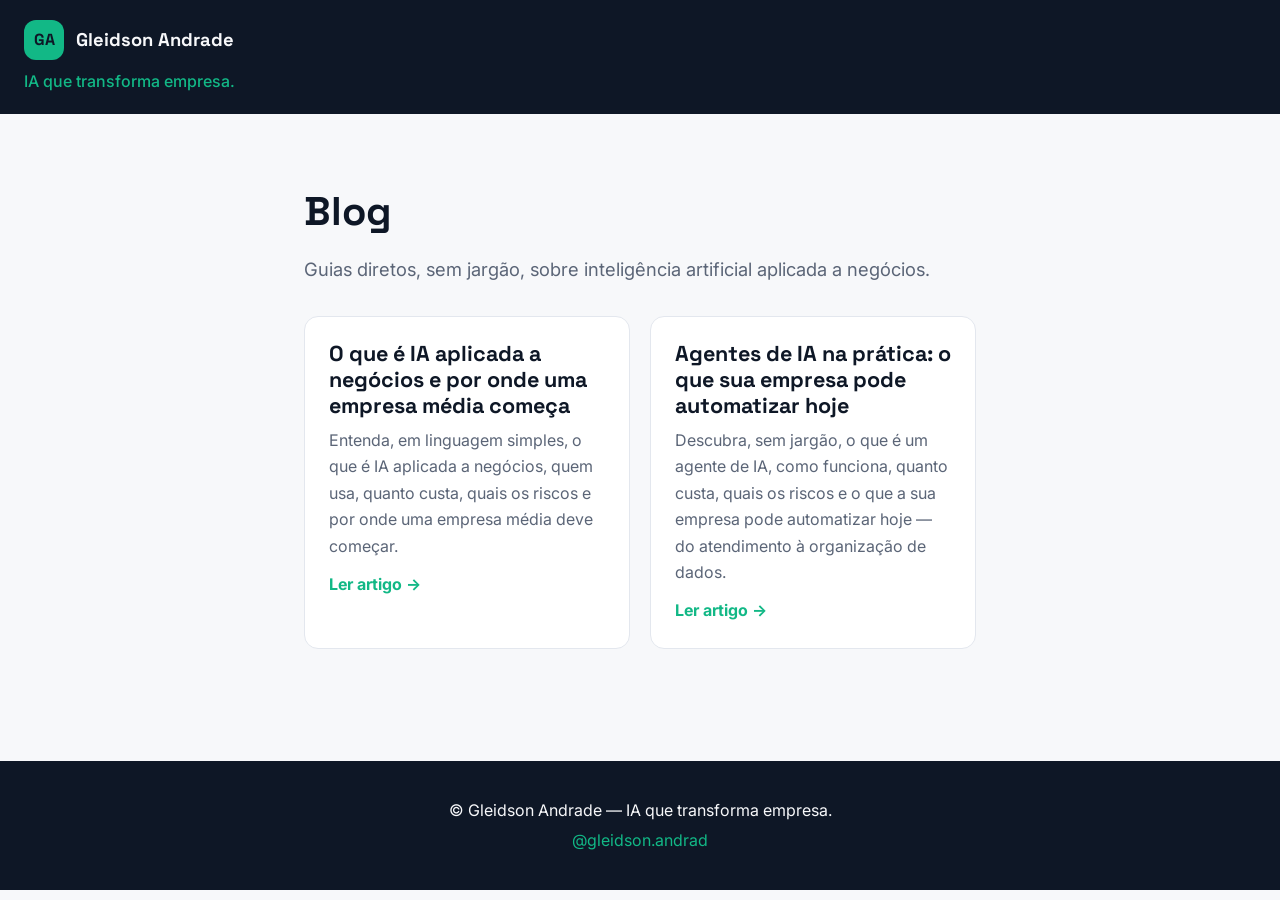
==== index.html @ 47689320 "deploy blog 2026-07-06T01:08:42.237Z" ====
<!doctype html>
<html lang="pt-BR">
  <head>
    <meta charset="utf-8" />
    <meta name="viewport" content="width=device-width, initial-scale=1" />
    <title>Gleidson Andrade — Blog</title>
    <meta name="description" content="Blog de Gleidson Andrade: IA que transforma empresa. Artigos sobre IA aplicada a negócios e automação para empresas." />
    <link rel="canonical" href="https://gleidsonandrade.github.io/" />
    <meta property="og:type" content="website" />
    <meta property="og:title" content="Gleidson Andrade — Blog" />
    <meta property="og:description" content="Blog de Gleidson Andrade: IA que transforma empresa. Artigos sobre IA aplicada a negócios e automação para empresas." />
    <meta property="og:url" content="https://gleidsonandrade.github.io/" />
    <meta name="twitter:card" content="summary_large_image" />
    <link rel="preconnect" href="https://fonts.googleapis.com" />
    <link rel="preconnect" href="https://fonts.gstatic.com" crossorigin />
    <link
      href="https://fonts.googleapis.com/css2?family=Inter:wght@400;500&family=Space+Grotesk:wght@500;700&display=swap"
      rel="stylesheet"
    />
    <link rel="stylesheet" href="https://gleidsonandrade.github.io/styles.css" />
  </head>
  <body>
    <header class="site-header">
      <a class="brand" href="https://gleidsonandrade.github.io/">
        <span class="brand-monogram">GA</span>
        <span class="brand-name">Gleidson Andrade</span>
      </a>
      <p class="brand-tagline">IA que transforma empresa.</p>
    </header>
    <main class="home">
      <section class="hero">
        <h1>Blog</h1>
        <p>Guias diretos, sem jargão, sobre inteligência artificial aplicada a negócios.</p>
      </section>
      <ul class="cards">
        <li class="card">
          <a href="https://gleidsonandrade.github.io/blog/o-que-e-ia-aplicada-a-negocios/">
            <h2>O que é IA aplicada a negócios e por onde uma empresa média começa</h2>
            <p>Entenda, em linguagem simples, o que é IA aplicada a negócios, quem usa, quanto custa, quais os riscos e por onde uma empresa média deve começar.</p>
            <span class="read-more">Ler artigo →</span>
          </a>
        </li>
        <li class="card">
          <a href="https://gleidsonandrade.github.io/blog/agentes-de-ia-na-pratica/">
            <h2>Agentes de IA na prática: o que sua empresa pode automatizar hoje</h2>
            <p>Descubra, sem jargão, o que é um agente de IA, como funciona, quanto custa, quais os riscos e o que a sua empresa pode automatizar hoje — do atendimento à organização de dados.</p>
            <span class="read-more">Ler artigo →</span>
          </a>
        </li>
      </ul>
    </main>
    <footer class="site-footer">
      <p>© Gleidson Andrade — IA que transforma empresa.</p>
      <p class="handle">@gleidson.andrad</p>
    </footer>
  </body>
</html>
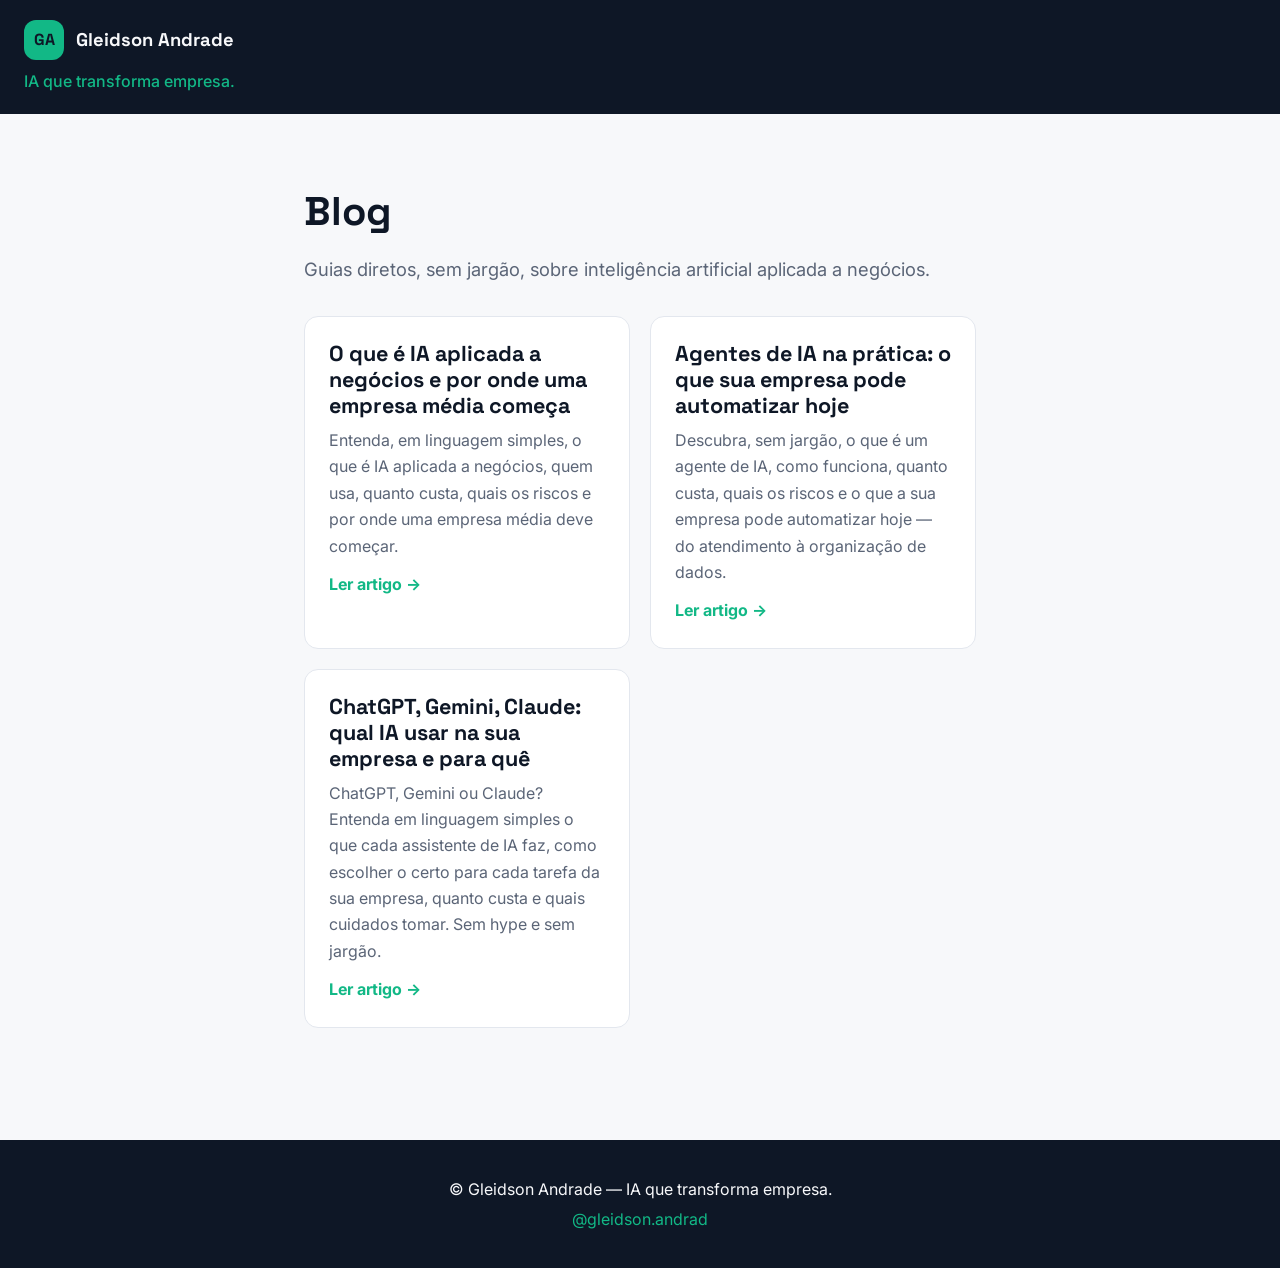
==== commit 4a6fcd32: "deploy blog 2026-07-06T19:57:52.193Z" ====
--- a/index.html
+++ b/index.html
@@ -47,6 +47,13 @@
             <span class="read-more">Ler artigo →</span>
           </a>
         </li>
+        <li class="card">
+          <a href="https://gleidsonandrade.github.io/blog/qual-ia-usar-chatgpt-gemini-claude/">
+            <h2>ChatGPT, Gemini, Claude: qual IA usar na sua empresa e para quê</h2>
+            <p>ChatGPT, Gemini ou Claude? Entenda em linguagem simples o que cada assistente de IA faz, como escolher o certo para cada tarefa da sua empresa, quanto custa e quais cuidados tomar. Sem hype e sem jargão.</p>
+            <span class="read-more">Ler artigo →</span>
+          </a>
+        </li>
       </ul>
     </main>
     <footer class="site-footer">
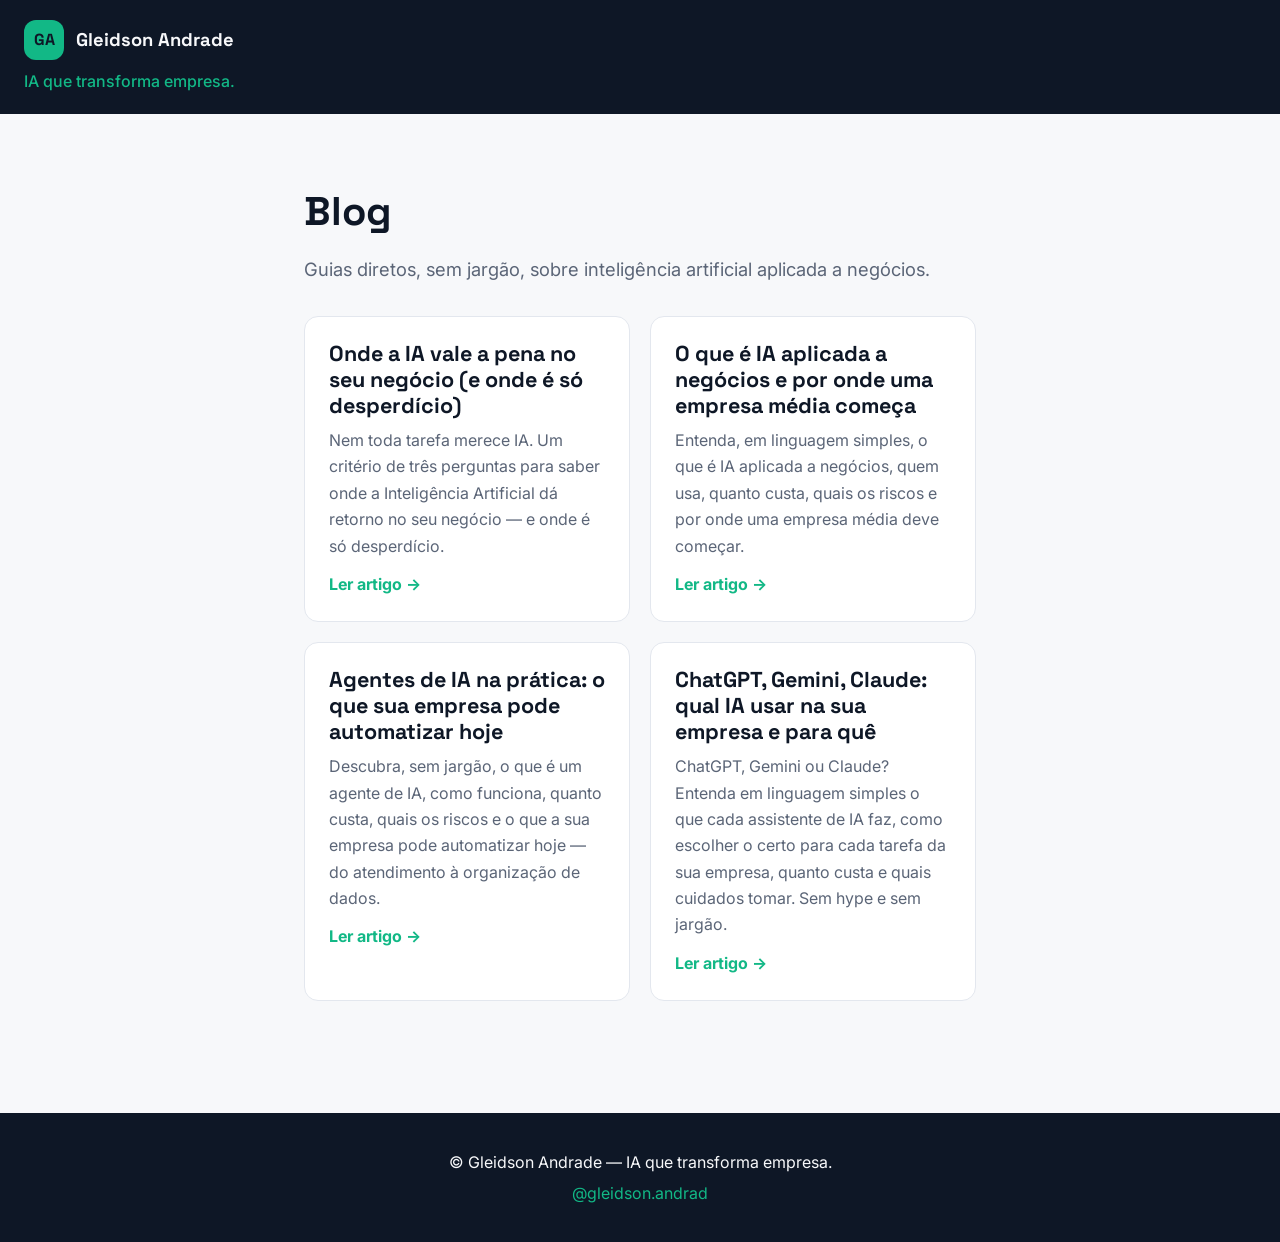
==== commit 0d5c1d0e: "Publish article: Onde a IA vale a pena no seu negocio (GLE-29) New decision-guide article + home car" ====
--- a/index.html
+++ b/index.html
@@ -34,6 +34,13 @@
       </section>
       <ul class="cards">
         <li class="card">
+          <a href="https://gleidsonandrade.github.io/blog/onde-ia-vale-a-pena-no-seu-negocio/">
+            <h2>Onde a IA vale a pena no seu negócio (e onde é só desperdício)</h2>
+            <p>Nem toda tarefa merece IA. Um critério de três perguntas para saber onde a Inteligência Artificial dá retorno no seu negócio — e onde é só desperdício.</p>
+            <span class="read-more">Ler artigo →</span>
+          </a>
+        </li>
+        <li class="card">
           <a href="https://gleidsonandrade.github.io/blog/o-que-e-ia-aplicada-a-negocios/">
             <h2>O que é IA aplicada a negócios e por onde uma empresa média começa</h2>
             <p>Entenda, em linguagem simples, o que é IA aplicada a negócios, quem usa, quanto custa, quais os riscos e por onde uma empresa média deve começar.</p>
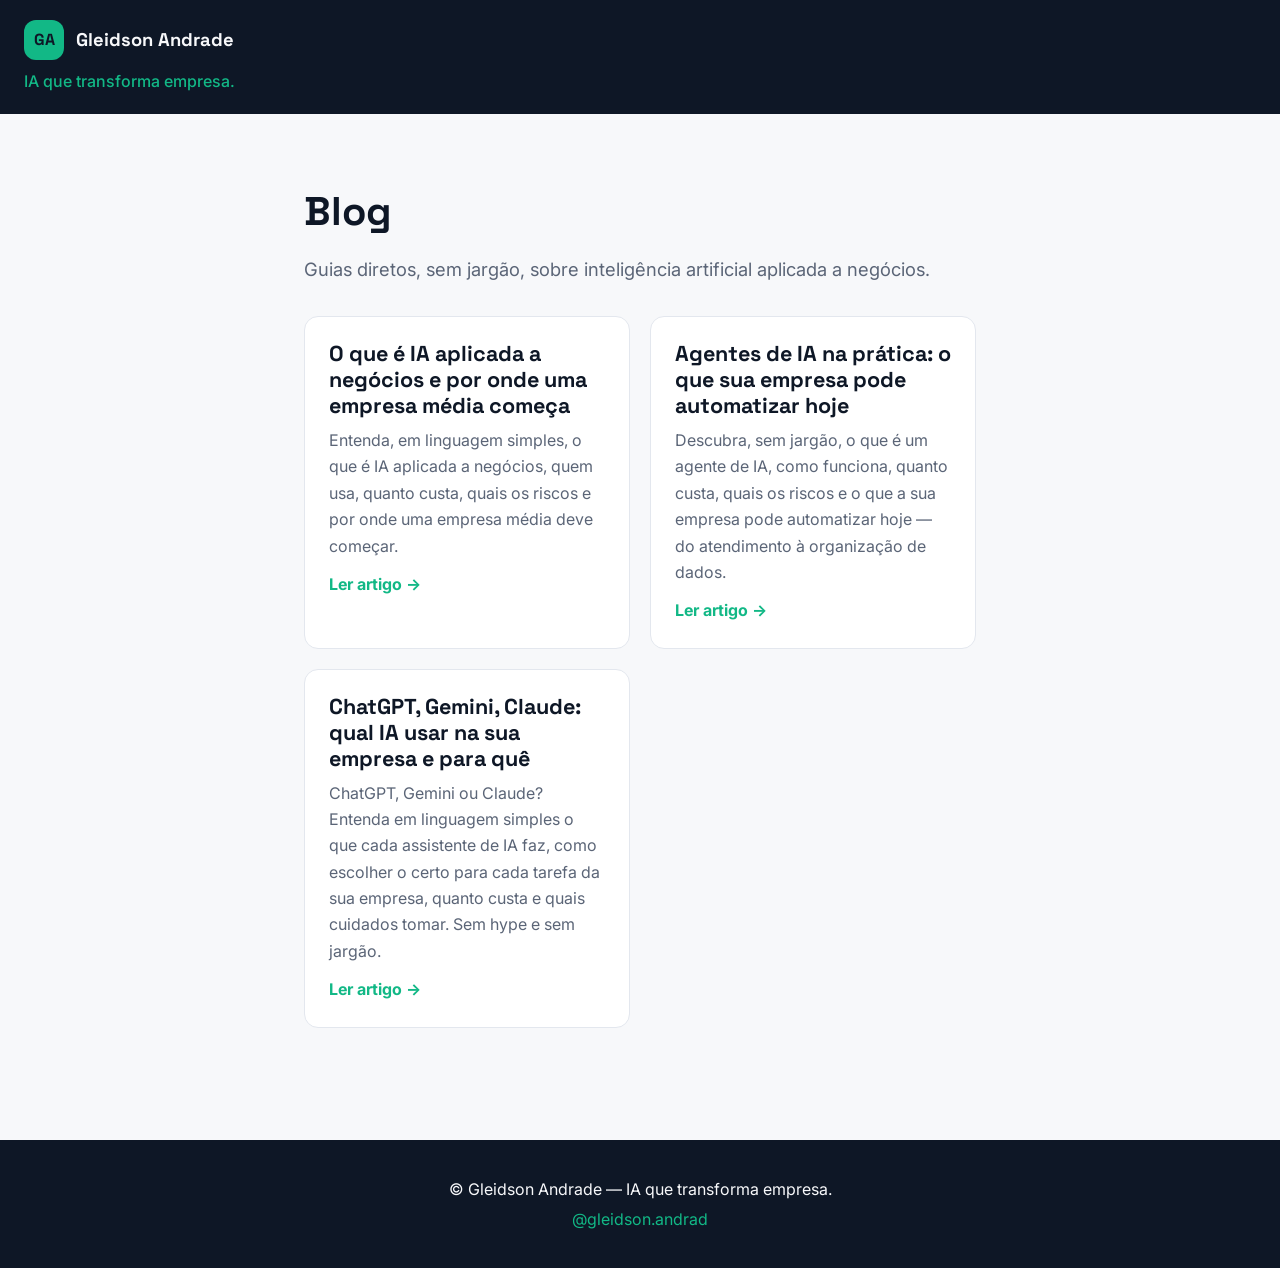
==== commit dda44910: "deploy blog 2026-07-09T00:10:48.258Z" ====
--- a/index.html
+++ b/index.html
@@ -34,13 +34,6 @@
       </section>
       <ul class="cards">
         <li class="card">
-          <a href="https://gleidsonandrade.github.io/blog/onde-ia-vale-a-pena-no-seu-negocio/">
-            <h2>Onde a IA vale a pena no seu negócio (e onde é só desperdício)</h2>
-            <p>Nem toda tarefa merece IA. Um critério de três perguntas para saber onde a Inteligência Artificial dá retorno no seu negócio — e onde é só desperdício.</p>
-            <span class="read-more">Ler artigo →</span>
-          </a>
-        </li>
-        <li class="card">
           <a href="https://gleidsonandrade.github.io/blog/o-que-e-ia-aplicada-a-negocios/">
             <h2>O que é IA aplicada a negócios e por onde uma empresa média começa</h2>
             <p>Entenda, em linguagem simples, o que é IA aplicada a negócios, quem usa, quanto custa, quais os riscos e por onde uma empresa média deve começar.</p>
